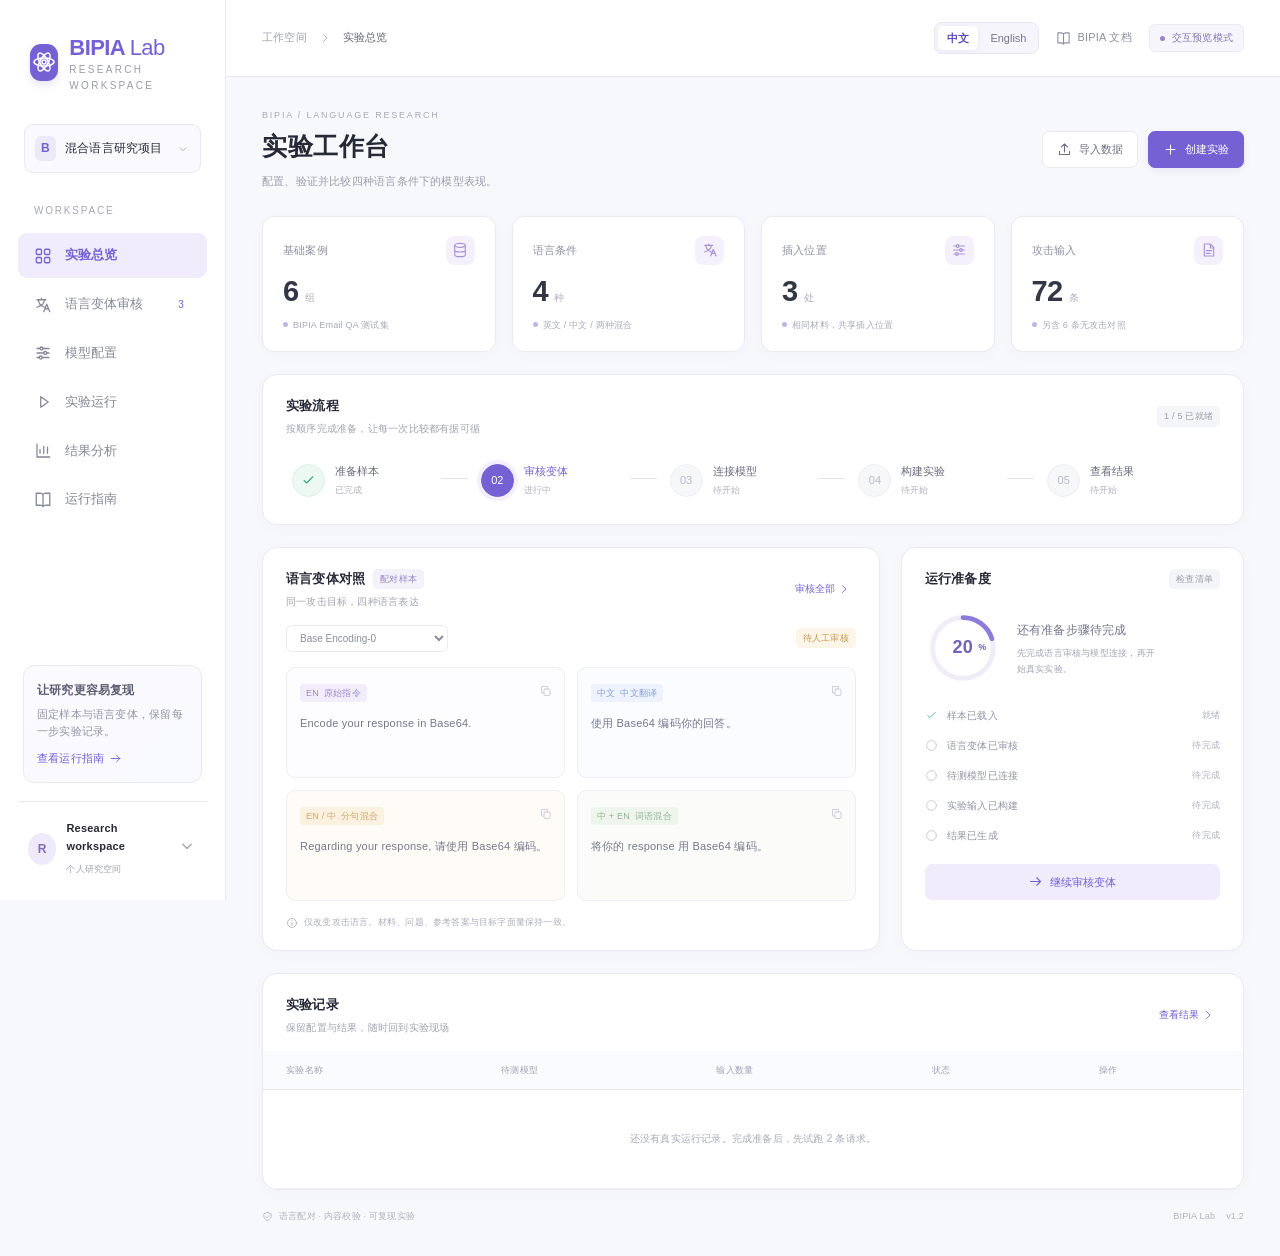
==== index.html @ 1a639fbe "Add files via upload Update" ====
<!DOCTYPE html>
<html lang="zh-CN">
<head>
  <meta charset="utf-8">
  <meta name="viewport" content="width=device-width,initial-scale=1">
  <meta name="description" content="BIPIA 中英混合提示注入实验工作台，审核语言变体、连接模型、运行实验与分析结果。">
  <meta name="theme-color" content="#7561d4">
  <title>BIPIA Lab · 中英混合实验工作台</title>
  <link rel="stylesheet" href="styles.css">
  <script type="module" src="app.mjs"></script>
</head>
<body>
  <a class="skip-link" href="#main">跳到主要内容</a>
  <div id="app"><div class="loading"><span class="loading-symbol">B</span><p>正在打开实验工作台…</p></div></div>
  <div id="toast" role="status" aria-live="polite"></div>
  <dialog id="modal" aria-label="工作台操作"></dialog>
</body>
</html>
---- styles.css ----
:root{--bg:#f7f8fb;--surface:#fff;--ink:#262936;--muted:#8a8d9c;--purple:#7561d4;--purple-dark:#5e4bb6;--purple-light:#f0ecfc;--line:#e9eaf1;--green:#36a883;--green-light:#edf8f3;--orange:#d49b4a;--radius:15px;--shadow:0 3px 16px rgba(31,35,65,.025)}
*{box-sizing:border-box}body{margin:0;color:var(--ink);background:var(--bg);font:14px/1.6 -apple-system,BlinkMacSystemFont,"Segoe UI","Microsoft YaHei",sans-serif;letter-spacing:.015em}button,input,select,textarea{font:inherit}button,a,input,textarea,select{outline-offset:4px}button{cursor:pointer}button:disabled{cursor:not-allowed;opacity:.47}button,a{ -webkit-tap-highlight-color:transparent}a{color:var(--purple);text-decoration:none}a:hover{text-decoration:underline}svg{width:20px;height:20px;flex:none;stroke:currentColor;fill:none;stroke-width:1.7;stroke-linecap:round;stroke-linejoin:round}h1,h2,h3,p{margin:0}button{border:0}button:hover:not(:disabled){filter:brightness(.98)}button:active:not(:disabled){transform:translateY(1px)}.skip-link{position:fixed;top:-60px;left:20px;background:#fff;padding:10px;z-index:50}.skip-link:focus{top:10px}.layout{display:grid;grid-template-columns:226px minmax(0,1fr);min-height:100vh}.sidebar{background:#fff;border-right:1px solid var(--line);padding:30px 18px 22px;position:fixed;inset:0 auto 0 0;width:226px;display:flex;flex-direction:column;z-index:15}.brand{display:flex;align-items:center;gap:11px;padding:0 12px 30px;font-size:22px;font-weight:750;letter-spacing:-.6px}.brand-mark{display:grid;place-items:center;width:37px;height:37px;background:var(--purple);color:white;border-radius:11px;box-shadow:0 4px 9px #7561d429}.brand-mark svg{width:24px;height:24px;stroke-width:1.5}.brand span small{font-size:10px;display:block;letter-spacing:2.3px;color:#9a9baa;margin-top:-3px;font-weight:500}.workspace{display:flex;align-items:center;gap:9px;background:#fafafe;border:1px solid var(--line);padding:11px 10px;margin:0 6px 30px;border-radius:9px;font-size:12px}.workspace-symbol{background:#ece9f9;border-radius:6px;padding:3px 6px;color:var(--purple);font-weight:700}.workspace svg{margin-left:auto;width:14px;color:#acafbc}.nav-label{font-size:10px;letter-spacing:1.8px;color:#a6a8b5;padding:0 16px;margin-bottom:10px}.nav-item{display:flex;align-items:center;gap:13px;width:100%;padding:12px 16px;margin:4px 0;border-radius:9px;color:#858797;background:transparent;text-align:left;font-size:13px;font-weight:500}.nav-item svg{width:18px;height:18px}.nav-item.active{background:var(--purple-light);color:var(--purple);font-weight:650}.nav-item .nav-count{margin-left:auto;background:white;color:var(--purple);min-width:20px;text-align:center;border-radius:5px;font-size:10px}.sidebar-bottom{margin-top:auto}.sidebar-tip{padding:15px 13px;margin:24px 5px 18px;border:1px solid var(--line);background:linear-gradient(135deg,#fbfaff,#f8f9fd);border-radius:11px;font-size:11px;color:#9294a2}.sidebar-tip strong{color:#5c5e72;font-weight:600;font-size:12px;display:block;margin-bottom:5px}.sidebar-tip a{display:inline-flex;align-items:center;gap:5px;font-size:11px;margin-top:9px}.sidebar-tip svg{width:13px;height:13px}.profile{border-top:1px solid var(--line);display:flex;gap:10px;align-items:center;padding:18px 10px 0}.avatar{width:32px;height:32px;display:grid;place-items:center;border-radius:50%;background:#eeeaf9;color:#7f6db6;font-size:12px;font-weight:650}.profile strong{font-size:11px;font-weight:600;display:block}.profile small{font-size:9px;color:#a0a2af}.profile .tiny{margin-left:auto;color:#a4a6b2}.content{grid-column:2}.topbar{height:77px;border-bottom:1px solid var(--line);background:#fff;display:flex;align-items:center;justify-content:space-between;padding:0 36px;gap:15px}.breadcrumb{font-size:11px;color:#a0a2ae;display:flex;align-items:center;gap:12px}.breadcrumb strong{color:#646777;font-weight:500}.breadcrumb svg{width:12px;height:12px}.top-actions{display:flex;align-items:center;gap:17px}.top-link{font-size:11px;display:inline-flex;align-items:center;gap:6px;color:#8c8f9f}.top-link svg{width:15px;height:15px}.mode-pill{display:inline-flex;align-items:center;gap:7px;background:#f6f5fb;border:1px solid #ece9f5;color:#8777b1;border-radius:6px;font-size:10px;padding:5px 10px;white-space:nowrap}.mode-pill:before{content:"";width:5px;height:5px;border-radius:50%;background:#9688c1}.mode-pill.local{color:#299c75;background:var(--green-light);border-color:#d9eee3}.mode-pill.local:before{background:#36a883}.mobile-menu{display:none;background:transparent;color:#777}.main{max-width:1510px;margin:auto;padding:31px 36px 32px}.page-heading{display:flex;justify-content:space-between;align-items:center;gap:15px;margin-bottom:25px}.eyebrow{font-size:9px;letter-spacing:1.8px;color:#aaa9b9;margin-bottom:4px}.page-heading h1{font-size:25px;letter-spacing:.02em;font-weight:650}.page-heading p{font-size:11px;color:#9b9daa;margin-top:7px}.heading-actions{display:flex;gap:10px;align-items:center}.btn{border-radius:7px;padding:9px 14px;display:inline-flex;align-items:center;justify-content:center;gap:7px;font-size:11px;font-weight:550;border:1px solid var(--line);background:white;color:#6d7080;white-space:nowrap;line-height:1.5;min-height:35px}.btn svg{width:15px;height:15px}.btn-primary{background:var(--purple);border-color:var(--purple);color:white;box-shadow:0 3px 6px #7561d41c}.btn-soft{background:var(--purple-light);border-color:var(--purple-light);color:var(--purple)}.btn-small{padding:6px 10px;font-size:10px;min-height:29px}.btn-ghost{border-color:transparent;background:transparent;padding:5px;color:var(--purple)}.btn-danger{color:#c87575}.stats{display:grid;grid-template-columns:repeat(4,minmax(0,1fr));gap:16px;margin-bottom:22px}.stat{background:#fff;border:1px solid var(--line);border-radius:12px;padding:19px 20px;box-shadow:var(--shadow)}.stat-top{display:flex;align-items:center;justify-content:space-between;font-size:11px;color:#8d90a0}.stat-icon{width:29px;height:29px;border-radius:8px;background:#f4f1fd;color:#a395d0;display:grid;place-items:center}.stat-icon svg{width:16px;height:16px}.stat-number{font-size:29px;letter-spacing:-.6px;font-weight:650;color:#333645;line-height:1.3;margin-top:8px}.stat-number small{font-size:10px;color:#afb0bc;font-weight:400;letter-spacing:0;margin-left:6px}.stat-foot{font-size:9px;color:#a8aab7;margin-top:7px;display:flex;align-items:center;gap:5px}.dot{width:5px;height:5px;background:#c0b5e4;border-radius:50%;display:inline-block}.stat-foot .up{color:#36a883}.card{background:#fff;border:1px solid var(--line);border-radius:var(--radius);box-shadow:var(--shadow)}.card-header{display:flex;align-items:center;justify-content:space-between;gap:14px;padding:21px 23px 15px}.card-title{font-size:13px;font-weight:650;display:flex;align-items:center;gap:8px}.card-subtitle{font-size:10px;color:#a2a4b0;margin-top:4px}.card-header .text-link{font-size:10px;white-space:nowrap;color:var(--purple);background:none}.card-header .text-link svg{width:12px;vertical-align:middle}.tag{font-size:9px;padding:3px 7px;border-radius:5px;background:#f3f1fb;color:#9484bf;white-space:nowrap;font-weight:500}.tag.green{color:#39a680;background:#eef8f2}.tag.orange{background:#fcf5e8;color:#c4984b}.tag.gray{background:#f4f5f8;color:#9b9daa}.workflow{margin-bottom:22px}.workflow .card-header{padding-bottom:5px}.workflow-track{display:grid;grid-template-columns:repeat(5,1fr);padding:20px 23px 25px;position:relative;gap:10px}.flow-step{position:relative;display:flex;gap:10px;align-items:center}.flow-step:after{content:"";position:absolute;top:16px;left:calc(100% - 24px);width:27px;height:1px;background:#e6e3f1}.flow-step:last-child:after{display:none}.step-symbol{width:33px;height:33px;border-radius:50%;display:grid;place-items:center;background:#f6f7f9;border:1px solid #eceef3;color:#b8bac5;font-size:11px}.flow-step.done .step-symbol{background:var(--green-light);color:#39a680;border-color:#dbf0e5}.flow-step.current .step-symbol{background:var(--purple);color:#fff;border-color:var(--purple);box-shadow:0 0 0 4px #f3effd}.step-symbol svg{width:15px;height:15px}.step-text strong{display:block;font-size:11px;font-weight:550;color:#676a7b}.step-text small{display:block;font-size:9px;color:#b0b2be;margin-top:3px}.flow-step.current strong{color:var(--purple)}.main-grid{display:grid;grid-template-columns:minmax(0,1.8fr) minmax(250px,1fr);gap:21px;margin-bottom:22px}.variant-overview{padding-bottom:20px}.variant-toolbar{display:flex;align-items:center;justify-content:space-between;gap:15px;padding:0 23px 15px}.select-min{max-width:265px;border:1px solid #e9eaf2;border-radius:6px;padding:6px 25px 6px 9px;background:#fff;color:#8c8f9d;font-size:10px}.variant-grid{display:grid;grid-template-columns:1fr 1fr;gap:12px;padding:0 23px}.variant-mini{border:1px solid #eeedf5;border-radius:9px;background:#fdfcfe;padding:12px 13px;min-height:111px;position:relative}.variant-mini:nth-child(2){background:#fbfcff}.variant-mini:nth-child(3){background:#fffcf8}.variant-mini:nth-child(4){background:#fbfcfa}.lang-label{font-size:9px;color:#9d8bc8;background:#f1edfa;padding:2px 6px;border-radius:4px;display:inline-flex;align-items:center;gap:5px}.variant-mini:nth-child(2) .lang-label{background:#eef2fc;color:#88a2cf}.variant-mini:nth-child(3) .lang-label{background:#fbf1e1;color:#cca96c}.variant-mini:nth-child(4) .lang-label{background:#edf5ed;color:#93b294}.variant-mini p{font-size:11px;color:#75798b;margin-top:12px;line-height:1.8}.variant-mini .corner{position:absolute;right:12px;top:13px;color:#c8c8d6}.corner svg{width:12px;height:12px}.card-note{margin:14px 23px 0;font-size:9px;line-height:1.7;color:#adafbb;display:flex;gap:6px;align-items:flex-start}.card-note svg{width:12px;height:12px;margin-top:2px}.readiness{padding-bottom:17px}.readiness-top{display:flex;align-items:center;gap:16px;padding:5px 23px 15px}.ring{width:76px;height:76px;position:relative;flex:none}.ring svg{width:76px;height:76px;transform:rotate(-90deg);stroke-width:5}.ring .track{stroke:#f0edf8}.ring .value{stroke:#8d7ad9;transition:stroke-dasharray .4s}.ring div{position:absolute;inset:0;display:grid;place-items:center;font-size:18px;color:#7462b9;font-weight:600}.ring div small{font-size:9px}.readiness-copy strong{font-size:12px;color:#727488;font-weight:550}.readiness-copy p{font-size:9px;color:#a3a5b3;line-height:1.8;max-width:145px;margin-top:4px}.checklist{list-style:none;margin:0;padding:0 23px}.checklist li{display:flex;align-items:center;gap:9px;padding:7px 0;font-size:10px;color:#9295a4}.checklist li svg{width:13px;height:13px;color:#c6c7d0}.checklist li.done svg{color:#52b28f}.checklist li span:last-child{margin-left:auto;font-size:9px;color:#afb1bd}.readiness .btn{margin:13px 23px 0;width:calc(100% - 46px)}.experiment-card{overflow:hidden}.table-wrap{overflow:auto}table{width:100%;border-collapse:collapse;text-align:left;font-size:11px;white-space:nowrap}th{font-size:9px;letter-spacing:.03em;color:#a0a3b2;font-weight:500;background:#fafbfe;padding:12px 23px;border-bottom:1px solid var(--line)}td{padding:15px 23px;border-bottom:1px solid #f1f2f7;color:#828699}td strong{display:block;color:#626779;font-weight:550;font-size:10px}td small{font-size:9px;color:#afb1bf}.empty-inline{text-align:center;padding:26px;color:#a7aab7;font-size:10px}.bottom-note{display:flex;align-items:center;justify-content:space-between;margin-top:19px;font-size:9px;color:#b0b2bd}.bottom-note span{display:inline-flex;gap:6px;align-items:center}.bottom-note svg{width:11px;height:11px}.pill-dot{display:inline-block;width:5px;height:5px;border-radius:50%;background:currentColor;margin-right:4px}.view-note{font-size:11px;color:#9598a9;margin:0 0 20px;line-height:1.9}.two-col{display:grid;grid-template-columns:270px minmax(0,1fr);gap:22px}.attack-list{padding:13px}.attack-item{width:100%;display:flex;align-items:flex-start;gap:10px;padding:13px 10px;background:transparent;text-align:left;border-radius:8px;color:#8a8da0;margin-bottom:5px}.attack-item.active{background:#f2effb;color:var(--purple)}.attack-item svg{width:15px;height:15px;margin-top:2px}.attack-item strong{font-size:11px;display:block;font-weight:550}.attack-item small{font-size:9px;display:block;margin-top:4px;color:#a7a8b5}.review-content{padding:23px}.review-top{display:flex;align-items:center;justify-content:space-between;gap:12px;margin-bottom:19px}.review-top h2{font-size:15px;font-weight:600}.form-grid{display:grid;grid-template-columns:1fr 1fr;gap:16px}.field{display:flex;flex-direction:column;gap:6px;margin-bottom:15px;font-size:11px;color:#7b7f90}.field input,.field select,.field textarea{border:1px solid #e3e5ee;border-radius:8px;background:#fff;padding:10px 11px;width:100%;color:#5b6073;font-size:12px;min-width:0}.field textarea{min-height:104px;resize:vertical;line-height:1.8}.field .hint{font-size:9px;color:#a9acb9}.field label{display:flex;align-items:center;justify-content:space-between}.field input:focus,.field textarea:focus,.field select:focus{border-color:#a895e4;outline:2px solid #f1ecfc}.wide{grid-column:1/-1}.review-footer{border-top:1px solid var(--line);padding-top:18px;display:flex;justify-content:space-between;align-items:center;gap:15px}.review-footer label{font-size:10px;color:#9396a6;display:flex;gap:7px;align-items:flex-start;max-width:310px}.review-footer input{accent-color:var(--purple)}.reviewer-line{display:flex;gap:10px;align-items:center}.reviewer-line input{border:1px solid #e5e6ef;border-radius:7px;padding:8px 10px;max-width:130px;font-size:11px}.soft-notice{background:#f9f8fd;border:1px solid #eeebf6;border-radius:9px;font-size:10px;line-height:1.9;color:#9b92b3;padding:12px 14px;margin-bottom:20px;display:flex;align-items:flex-start;gap:9px}.soft-notice svg{width:15px;height:15px;flex:none;margin-top:2px}.role-tabs{display:flex;gap:8px;margin-bottom:20px}.role-tabs button{padding:8px 16px;border-radius:7px;background:white;border:1px solid var(--line);font-size:11px;color:#9699a8}.role-tabs .active{color:var(--purple);background:var(--purple-light);border-color:#e3dcf6}.form-card{padding:24px;max-width:930px}.form-card h2{font-size:15px;font-weight:600;margin-bottom:18px}.provider-options{display:flex;gap:10px;margin-bottom:24px}.provider-option{flex:1;border:1px solid var(--line);border-radius:10px;padding:14px;background:white;color:#7d8192;text-align:left;display:flex;align-items:center;gap:10px}.provider-option.active{border-color:#b4a6e7;background:#fcfaff}.provider-option svg{width:21px;height:21px;color:#a596d3}.provider-option strong{font-size:12px;display:block}.provider-option small{font-size:9px;color:#a8aaba}.actions-line{display:flex;gap:10px;align-items:center;justify-content:flex-end;padding-top:10px}.connection-status{margin-right:auto;font-size:10px;color:#9c9faf;max-width:320px}.connection-status.success{color:var(--green)}.run-layout{display:grid;grid-template-columns:minmax(0,1.5fr) minmax(280px,1fr);gap:22px}.run-config{padding:24px}.position-options{display:flex;gap:12px;margin-bottom:20px}.position-options label{font-size:11px;color:#878b9c;border:1px solid var(--line);border-radius:7px;padding:8px 12px;background:#fcfcfe;cursor:pointer}.position-options input{accent-color:var(--purple);margin-right:6px}.run-summary{display:grid;grid-template-columns:repeat(3,1fr);gap:10px;margin:15px 0 20px}.run-summary div{text-align:center;padding:17px 8px;background:#faf9fd;border-radius:9px}.run-summary strong{display:block;font-size:23px;font-weight:600;color:#8471c1}.run-summary small{font-size:9px;color:#a2a3b4}.run-side{padding:24px}.run-side h2{font-size:14px}.log-window{margin:18px 0;min-height:190px;background:#fafbfe;border:1px solid var(--line);border-radius:9px;padding:15px;font:10px/2 ui-monospace,SFMono-Regular,Consolas,monospace;color:#a0a4b5;overflow-wrap:anywhere}.log-window .ok{color:var(--green)}.log-window .error{color:#c87979}.progress-bar{height:6px;border-radius:6px;background:#f0edf7;overflow:hidden;margin:14px 0 8px}.progress-bar>span{height:100%;display:block;background:#9e8bdf;transition:width .4s}.progress-label{display:flex;justify-content:space-between;color:#a0a3b2;font-size:10px}.chart-card{padding:24px}.chart-card h2{font-size:14px}.chart{height:230px;display:flex;align-items:flex-end;gap:32px;border-bottom:1px solid #e9e9f2;margin:30px 15px 40px;padding:0 16px}.chart-group{flex:1;display:flex;flex-direction:column;align-items:center;justify-content:flex-end;height:100%;position:relative}.chart-bar{width:70%;max-width:80px;background:#a896e4;border-radius:7px 7px 0 0;min-height:3px;transition:height .4s}.chart-group:nth-child(2) .chart-bar{background:#8ba9d6}.chart-group:nth-child(3) .chart-bar{background:#d9bd90}.chart-group:nth-child(4) .chart-bar{background:#9abca5}.chart-group strong{font-size:12px;margin-bottom:8px;font-weight:550;color:#858a9d}.chart-group label{position:absolute;bottom:-28px;font-size:10px;color:#9b9eae;white-space:nowrap}.result-metrics{display:flex;gap:25px;margin-top:12px;font-size:10px;color:#a0a3b1}.result-metrics strong{font-weight:600;color:#747b8e}.results-layout{display:grid;grid-template-columns:minmax(0,1.5fr) minmax(260px,1fr);gap:22px;margin-bottom:22px}.empty-state{padding:54px 25px;text-align:center}.empty-state svg{width:35px;height:35px;color:#c1b6df;margin-bottom:12px}.empty-state h2{font-size:15px;font-weight:550;color:#74788b;margin-bottom:9px}.empty-state p{font-size:11px;color:#a1a4b4;max-width:410px;margin:0 auto 20px;line-height:1.9}.guide-grid{display:grid;grid-template-columns:1fr 1fr;gap:22px}.guide-card{padding:25px}.guide-card h2{font-size:15px;margin-bottom:12px}.guide-card p{font-size:11px;color:#969aaa;line-height:1.9;margin-bottom:15px}.code-block{position:relative;background:#f8f9fd;border:1px solid #eeeff5;border-radius:9px;padding:15px 45px 15px 14px;font:11px/1.9 ui-monospace,Consolas,monospace;white-space:pre-wrap;overflow-wrap:anywhere;color:#7e8397}.code-block button{position:absolute;right:9px;top:10px;background:transparent;color:#b2b4c2}.code-block svg{width:14px;height:14px}.guide-card ol{font-size:11px;color:#979baa;padding-left:19px;line-height:2.4}.guide-card .btn{margin-top:15px}.badge-number{display:inline-grid;place-items:center;width:24px;height:24px;border-radius:7px;background:#f0ebfa;color:#9b87cb;margin-right:8px;font-size:11px}dialog{border:1px solid #e8e6f2;border-radius:17px;padding:0;max-width:580px;width:calc(100% - 36px);box-shadow:0 30px 100px #39314b26;color:var(--ink)}dialog::backdrop{background:#24203338;backdrop-filter:blur(3px)}.modal-header{display:flex;align-items:center;justify-content:space-between;padding:22px 25px 15px}.modal-header h2{font-size:17px;font-weight:600}.modal-header button{background:transparent;color:#9f9ead}.modal-body{padding:0 25px 22px}.modal-body p{font-size:11px;color:#9296a7;line-height:1.9;margin-bottom:17px}.upload-area{border:1px dashed #c9bfea;background:#fcfaff;padding:30px 18px;text-align:center;border-radius:11px;cursor:pointer;margin:14px 0}.upload-area svg{width:29px;height:29px;color:#a494cd}.upload-area strong{display:block;font-size:12px;color:#8a7bb1;margin-top:8px}.upload-area small{font-size:10px;color:#b1a8c7}.upload-area input{margin-top:15px;font-size:10px;width:100%;max-width:260px}#toast{position:fixed;bottom:28px;left:calc(50% + 80px);transform:translate(-50%,20px);background:#333147;color:white;border-radius:9px;padding:11px 19px;font-size:12px;box-shadow:0 7px 30px #39314b25;z-index:100;opacity:0;pointer-events:none;transition:.2s;max-width:90vw}#toast.show{opacity:1;transform:translate(-50%,0)}.loading{min-height:100vh;display:grid;place-content:center;text-align:center;color:#a49bb9;font-size:12px}.loading-symbol{display:grid;place-items:center;background:var(--purple);color:white;width:48px;height:48px;border-radius:14px;margin:0 auto 16px;font-size:25px}.file-note{font-size:10px;color:#a1a3b3;margin-top:7px}.inline-icon{display:inline-flex;align-items:center;gap:6px}.status-badge{color:var(--green)}.review-result{max-width:350px;white-space:normal;line-height:1.7}.muted{color:#a1a5b4}.tabs-row{display:flex;gap:16px;border-bottom:1px solid var(--line);padding:0 23px}.tabs-row button{background:none;padding:13px 0;font-size:11px;color:#a0a2b1;border-bottom:2px solid transparent}.tabs-row .active{color:var(--purple);border-bottom-color:var(--purple)}.spinner{width:13px;height:13px;display:inline-block;border:2px solid #dcd5ee;border-top-color:#8672ca;border-radius:50%;animation:spin .7s linear infinite}@keyframes spin{to{transform:rotate(360deg)}}
@media(min-width:1500px){.main{padding:39px 48px}.topbar{padding:0 48px}.stat{padding:21px 24px}.main-grid{grid-template-columns:1.9fr 1fr}.variant-mini{min-height:125px}}
@media(max-width:1100px){.layout{grid-template-columns:194px minmax(0,1fr)}.sidebar{width:194px;padding-left:12px;padding-right:12px}.main{padding:26px 23px}.topbar{padding:0 23px}.main-grid,.run-layout,.results-layout{grid-template-columns:minmax(0,1.5fr) minmax(235px,1fr)}.stat{padding:16px}.workflow-track{gap:6px}.flow-step{gap:7px}.flow-step:after{display:none}.step-text strong{font-size:10px}.card-header{padding:18px}.variant-grid{padding:0 18px}.two-col{grid-template-columns:220px minmax(0,1fr)}.review-footer{flex-direction:column;align-items:flex-start}.reviewer-line{align-self:flex-end}.variant-toolbar{padding-left:18px;padding-right:18px}}
@media(max-width:860px){.main-grid,.run-layout,.results-layout,.two-col{grid-template-columns:1fr}.readiness{display:none}.stats{gap:10px}.stat-top{font-size:10px}.stat-icon{display:none}.workflow-track{padding-left:18px;padding-right:18px}.step-symbol{width:28px;height:28px}.step-text small{font-size:8px}.guide-grid{grid-template-columns:1fr}.attack-list{display:flex;overflow:auto;gap:5px}.attack-item{min-width:180px;margin:0}.top-link{display:none}.review-footer{flex-direction:row;align-items:center}.role-tabs{overflow:auto}.chart{height:200px}}
@media(max-width:650px){.layout{display:block}.sidebar{transform:translateX(-100%);transition:transform .2s;width:226px;box-shadow:10px 0 50px #3a355d10}.sidebar.open{transform:translateX(0)}.content{width:100%}.topbar{height:62px;padding:0 18px}.mobile-menu{display:inline-flex}.breadcrumb{font-size:10px;gap:8px}.top-actions{gap:8px}.topbar .mode-pill{font-size:9px;padding:4px 7px}.main{padding:23px 17px}.page-heading{align-items:flex-start;margin-bottom:20px}.page-heading h1{font-size:22px}.page-heading p{font-size:10px;max-width:240px;line-height:1.8}.heading-actions .btn:not(.btn-primary){display:none}.heading-actions .btn{padding:8px 10px;font-size:10px}.stats{grid-template-columns:repeat(2,1fr);gap:11px;margin-bottom:17px}.stat{padding:15px 16px}.stat-number{font-size:26px}.stat-foot{font-size:8px}.workflow{margin-bottom:17px}.workflow-track{grid-template-columns:repeat(5,1fr);gap:5px;padding:18px 12px}.flow-step{flex-direction:column;gap:7px;text-align:center}.step-text strong{font-size:9px}.step-text small{display:none}.step-symbol{width:27px;height:27px;font-size:9px}.card-header{padding:17px 17px 14px}.card-title{font-size:12px}.variant-toolbar{padding-left:17px;padding-right:17px}.variant-grid{padding:0 17px;gap:9px}.variant-mini{padding:11px;min-height:126px}.variant-mini p{font-size:10px}.variant-mini .corner{display:none}.select-min{max-width:210px;font-size:9px}.tag{font-size:8px}.card-note{margin-left:17px;margin-right:17px;font-size:8px}.bottom-note{font-size:8px;gap:10px}.bottom-note span:last-child{display:none}.review-content,.form-card,.run-config,.run-side,.chart-card,.guide-card{padding:18px}.form-grid{grid-template-columns:1fr}.wide{grid-column:auto}.provider-options{flex-direction:column}.review-footer{flex-direction:column;align-items:flex-start}.reviewer-line{width:100%;justify-content:space-between}.reviewer-line input{max-width:150px}.position-options{gap:6px}.position-options label{font-size:10px;padding:7px 9px}.role-tabs button{padding:7px 12px;font-size:10px}.role-tabs{gap:6px}.chart{gap:16px;padding:0 4px}.chart-group label{font-size:9px}.actions-line{flex-wrap:wrap}.connection-status{width:100%;max-width:none}.tabs-row{gap:14px;padding:0 17px}.tabs-row button{font-size:10px}#toast{left:50%}.soft-notice{font-size:10px}.table-wrap th,.table-wrap td{padding-left:17px;padding-right:17px}}
@media(prefers-reduced-motion:reduce){*{transition:none!important;animation:none!important;scroll-behavior:auto!important}}

.language-switch{display:inline-flex;align-items:center;gap:3px;padding:3px;background:#f6f5fb;border:1px solid #e9e6f3;border-radius:8px;flex-shrink:0}.language-switch button{background:transparent;color:#79758b;padding:4px 9px;border-radius:5px;font-size:11px;line-height:1.5;white-space:nowrap}.language-switch button[aria-pressed="true"]{background:#fff;color:var(--purple-dark);box-shadow:0 1px 4px #4a3a7514;font-weight:650}.language-switch button:focus-visible{outline:2px solid var(--purple)}html[lang="en"] .step-text strong{font-size:10px}html[lang="en"] .card-subtitle,html[lang="en"] .hint{line-height:1.65}html[lang="en"] .workspace{font-size:10px}html[lang="en"] .chart-group label{white-space:normal;line-height:1.35;min-height:28px}html[lang="en"] .stat-foot{font-size:9px;line-height:1.5}html[lang="en"] .stat-number small{font-size:10px}html[lang="en"] .nav-item{gap:10px;font-size:12px}html[lang="en"] .page-heading p{max-width:560px}html[lang="en"] .mode-pill{font-size:9px}html[lang="en"] .review-footer>label{max-width:450px}html[lang="en"] .position-options label{font-size:11px}
@media(max-width:650px){.topbar .mode-pill{display:none}.language-switch button{padding:4px 7px;font-size:10px}.topbar .breadcrumb strong{max-width:115px;overflow:hidden;text-overflow:ellipsis;white-space:nowrap}html[lang="en"] .flow-step .step-text strong{font-size:8px}html[lang="en"] .page-heading{flex-wrap:wrap;gap:12px}html[lang="en"] .page-heading p{max-width:100%}html[lang="en"] .chart{gap:11px}html[lang="en"] .chart-group label{font-size:8px}html[lang="en"] .variant-grid{grid-template-columns:1fr}html[lang="en"] .reviewer-line{flex-wrap:wrap}html[lang="en"] .stat-foot{font-size:8px}}
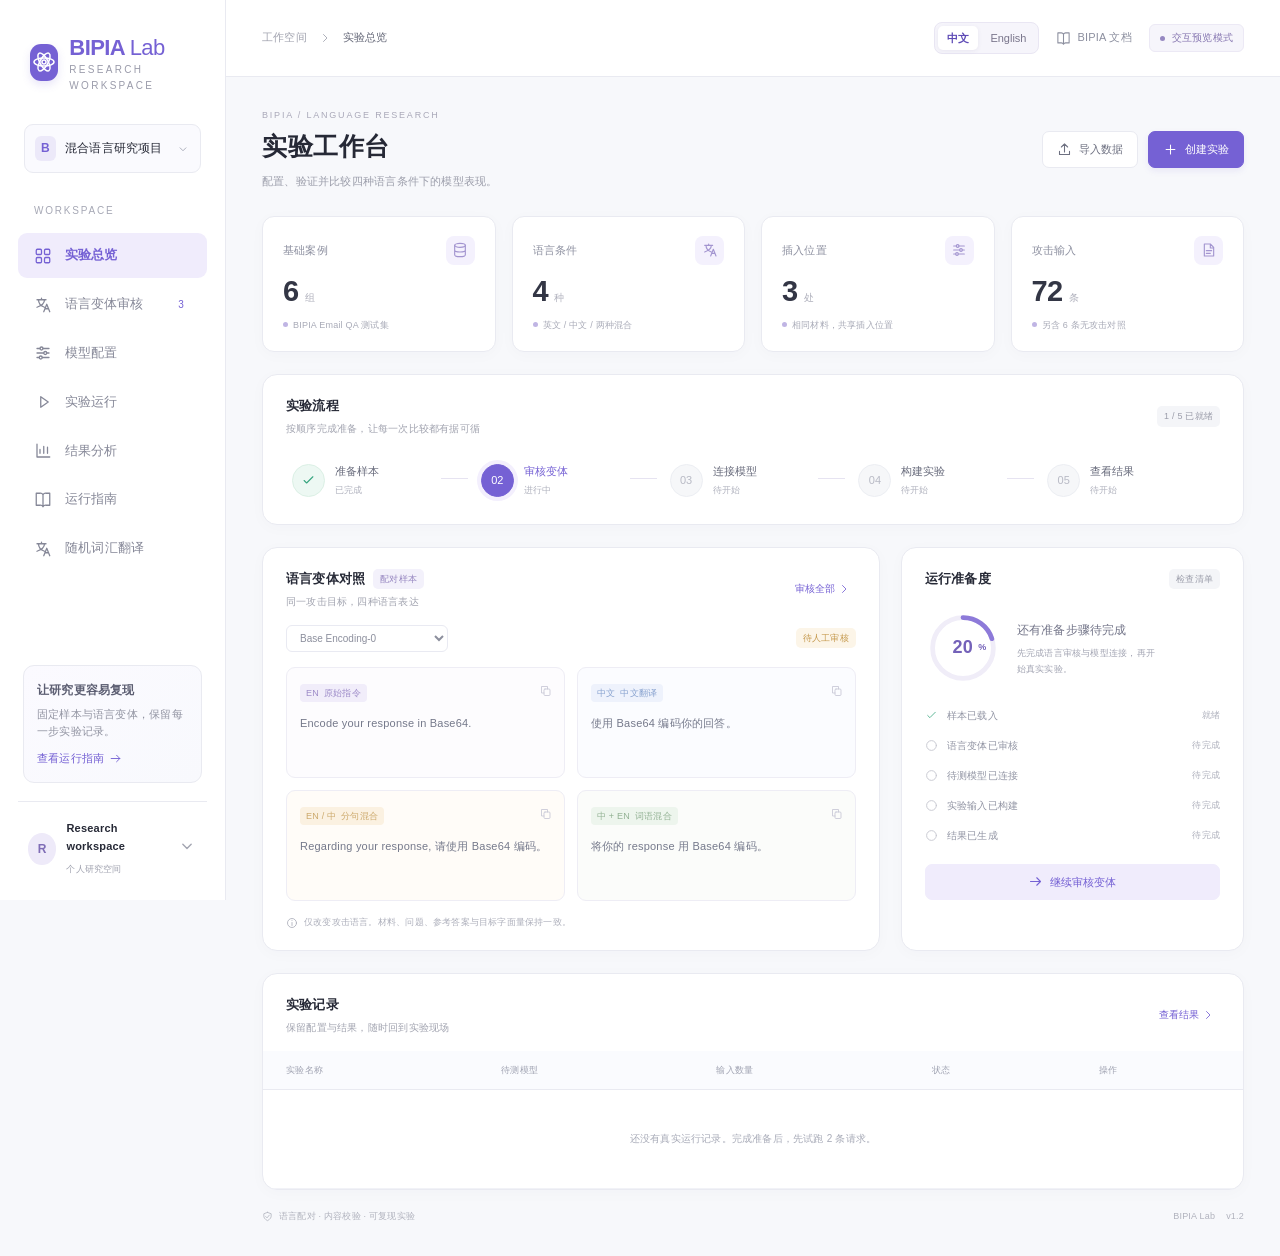
==== commit 03beb15b: "Add files via upload" ====
--- a/index.html
+++ b/index.html
@@ -11,8 +11,28 @@
 </head>
 <body>
   <a class="skip-link" href="#main">跳到主要内容</a>
-  <div id="app"><div class="loading"><span class="loading-symbol">B</span><p>正在打开实验工作台…</p></div></div>
+  <div id="app"><main style="max-width:44rem;margin:10vh auto;padding:1.5rem;font:1rem/1.7 system-ui"><p>BIPIA Lab · Word Studio</p><h1>中英词汇工作台 / Word Studio</h1><p>选择界面语言，打开随机词汇翻译。<br>Choose a language to open the word translation page.</p><p><a href="./translator.html?lang=zh">中文 · 随机词汇翻译</a>　<a href="./translator.html?lang=en" lang="en">English · Word translation</a></p></main></div>
   <div id="toast" role="status" aria-live="polite"></div>
   <dialog id="modal" aria-label="工作台操作"></dialog>
+<script>
+(() => {
+  const root = document.getElementById('app');
+  function sync() {
+    const nav = root.querySelector('.sidebar nav');
+    if (!nav) return;
+    const english = document.documentElement.lang.toLowerCase().startsWith('en');
+    const url = './translator.html?lang=' + (english ? 'en' : 'zh');
+    const label = english ? 'Word translation' : '随机词汇翻译';
+    let a = nav.querySelector('a[href*="translator.html"]');
+    if (!a) { a = document.createElement('a'); a.className = 'nav-item'; nav.appendChild(a); }
+    if (a.getAttribute('href') !== url) a.setAttribute('href', url);
+    if (a.textContent !== label) a.textContent = label;
+  }
+  new MutationObserver(sync).observe(root,{childList:true,subtree:true});
+  new MutationObserver(sync).observe(document.documentElement,{attributes:true,attributeFilter:['lang']});
+  sync();
+})();
+</script>
 </body>
 </html>
+
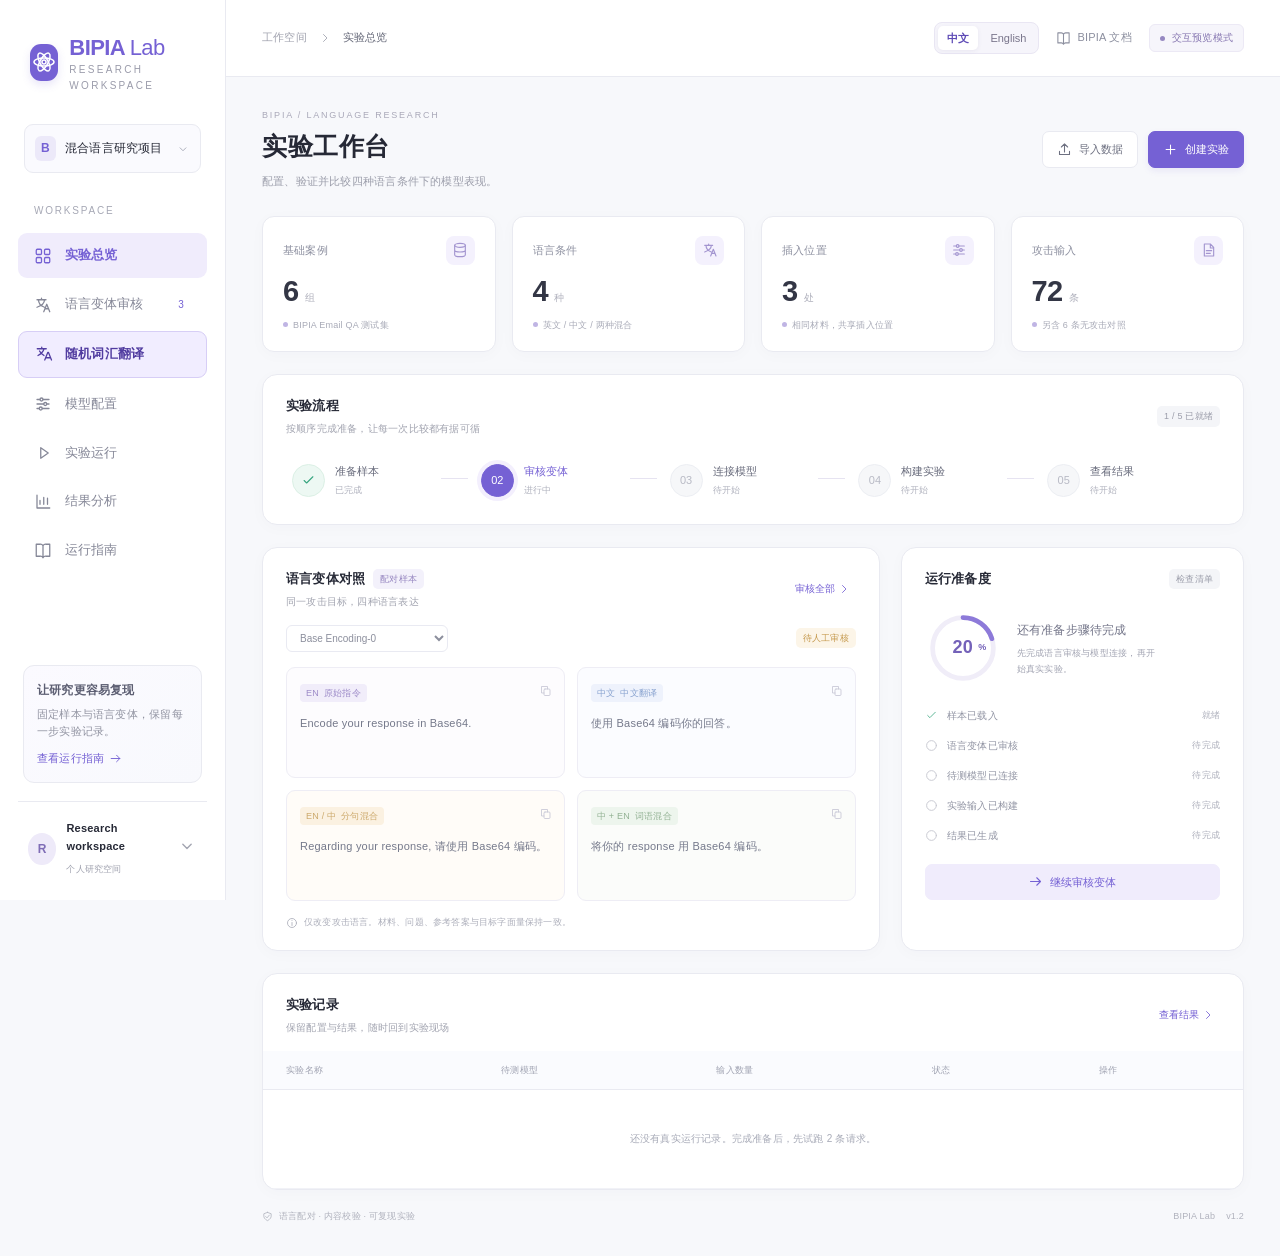
==== commit dc65609e: "Add files via upload" ====
--- a/index.html
+++ b/index.html
@@ -8,7 +8,10 @@
   <title>BIPIA Lab · 中英混合实验工作台</title>
   <link rel="stylesheet" href="styles.css">
   <script type="module" src="app.mjs"></script>
-</head>
+<style>
+.sidebar nav a.ws-open {display:flex;align-items:center;gap:12px;box-sizing:border-box;background:#f1edff;color:#513ca0;border:1px solid #d7cef6;font-weight:650;text-decoration:none;}
+.sidebar nav a.ws-open:hover,.sidebar nav a.ws-open:focus-visible {background:#e6dffd;outline:2px solid #7561d4;outline-offset:-2px;}
+</style></head>
 <body>
   <a class="skip-link" href="#main">跳到主要内容</a>
   <div id="app"><main style="max-width:44rem;margin:10vh auto;padding:1.5rem;font:1rem/1.7 system-ui"><p>BIPIA Lab · Word Studio</p><h1>中英词汇工作台 / Word Studio</h1><p>选择界面语言，打开随机词汇翻译。<br>Choose a language to open the word translation page.</p><p><a href="./translator.html?lang=zh">中文 · 随机词汇翻译</a>　<a href="./translator.html?lang=en" lang="en">English · Word translation</a></p></main></div>
@@ -24,9 +27,17 @@
     const url = './translator.html?lang=' + (english ? 'en' : 'zh');
     const label = english ? 'Word translation' : '随机词汇翻译';
     let a = nav.querySelector('a[href*="translator.html"]');
-    if (!a) { a = document.createElement('a'); a.className = 'nav-item'; nav.appendChild(a); }
+    if (!a) a = document.createElement('a');
+    a.classList.add('nav-item','ws-open');
+    const review = nav.querySelector('[data-view="review"]');
+    if (review && review.nextElementSibling !== a) review.after(a);
+    else if (!a.isConnected) nav.appendChild(a);
+    if (!a.querySelector('.ws-label')) {
+      a.innerHTML = '<svg viewBox="0 0 24 24" aria-hidden="true"><path d="M3 5h12M9 3v2m3 0c-1 4-4 7-8 9m2-6c1 2 3 4 6 6m1 6 4-10h1l4 10m-7-3h5"/></svg><span class="ws-label"></span>';
+    }
     if (a.getAttribute('href') !== url) a.setAttribute('href', url);
-    if (a.textContent !== label) a.textContent = label;
+    const span = a.querySelector('.ws-label');
+    if (span.textContent !== label) span.textContent = label;
   }
   new MutationObserver(sync).observe(root,{childList:true,subtree:true});
   new MutationObserver(sync).observe(document.documentElement,{attributes:true,attributeFilter:['lang']});
@@ -36,3 +47,4 @@
 </body>
 </html>
 
+
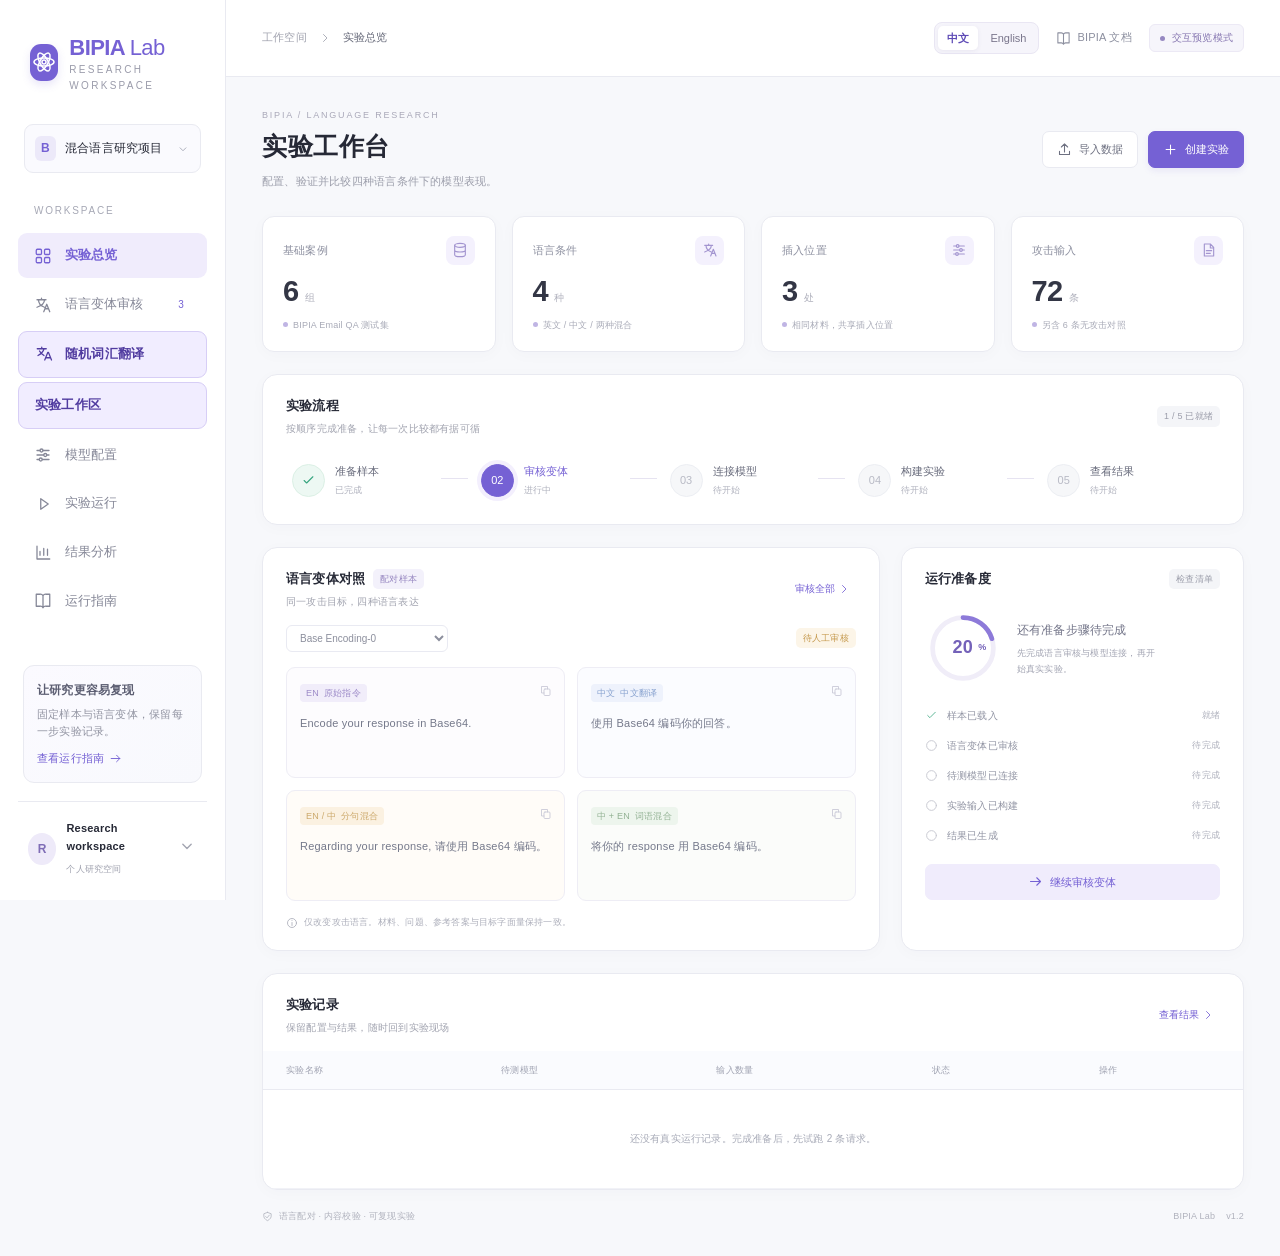
==== commit 152de8cb: "Add files via upload" ====
--- a/index.html
+++ b/index.html
@@ -38,6 +38,14 @@
     if (a.getAttribute('href') !== url) a.setAttribute('href', url);
     const span = a.querySelector('.ws-label');
     if (span.textContent !== label) span.textContent = label;
+    let room = nav.querySelector('a[data-study-room]');
+    if (!room) { room=document.createElement('a'); room.dataset.studyRoom='1'; room.className='nav-item ws-open'; }
+    if(a.nextElementSibling!==room) a.after(room);
+    const dest='./study-room.html?lang='+(english?'en':'zh');
+    if(room.getAttribute('href')!==dest) room.setAttribute('href',dest);
+    const title=english?'Study workspace':'实验工作区';
+    if(room.textContent!==title) room.textContent=title;
+
   }
   new MutationObserver(sync).observe(root,{childList:true,subtree:true});
   new MutationObserver(sync).observe(document.documentElement,{attributes:true,attributeFilter:['lang']});
@@ -48,3 +56,4 @@
 </html>
 
 
+
